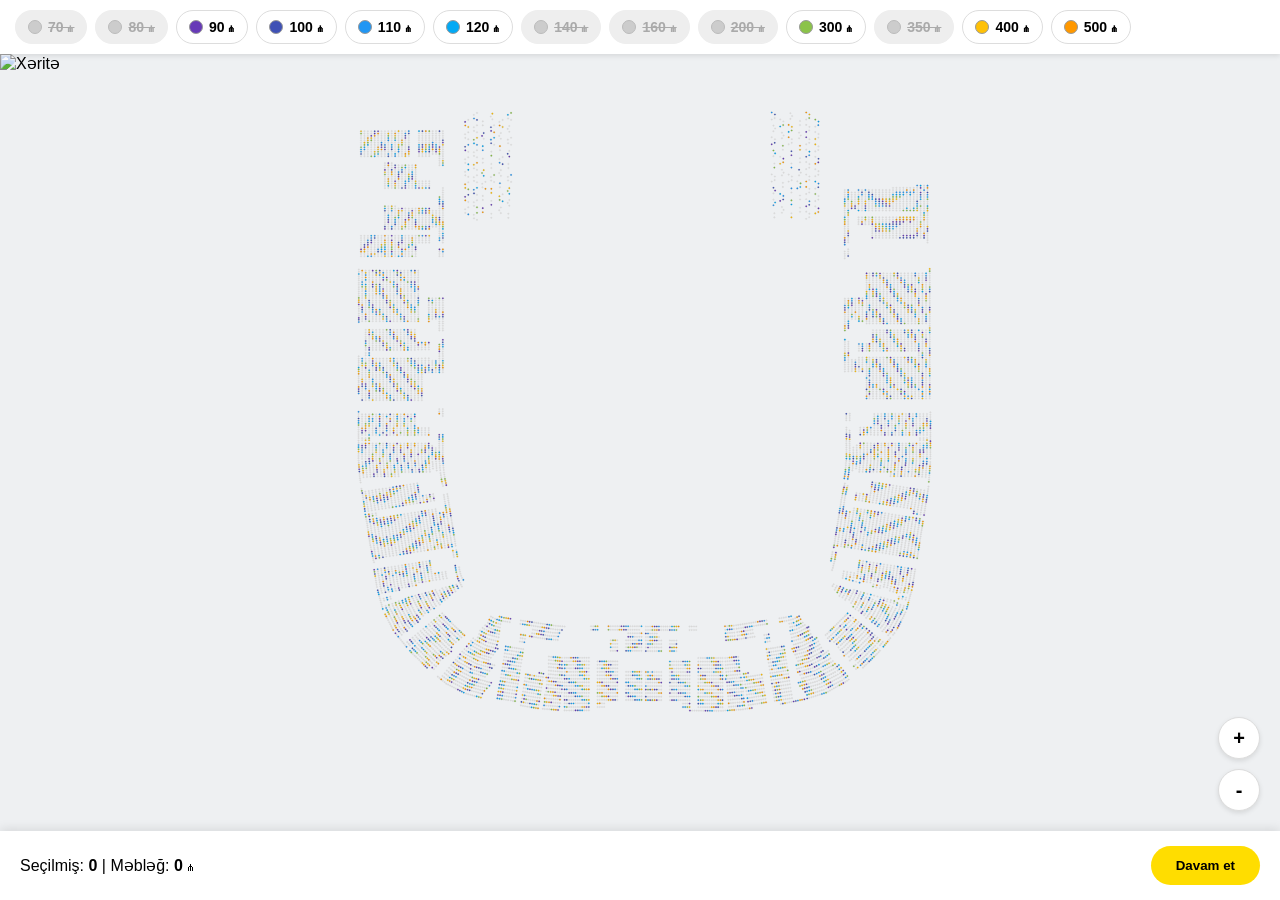
==== bilet_al.html @ dc531972 "İlk yükləmə: iTicket layihəsi" ====
<!DOCTYPE html>
<html lang="az">
<head>
    <meta charset="UTF-8">
    <meta name="viewport" content="width=device-width, initial-scale=1.0">
    <title>Oturacaq Seçimi</title>
    <style>
        body { margin: 0; padding: 0; background: #f0f0f0; display: flex; flex-direction: column; height: 100vh; overflow: hidden; font-family: sans-serif; }
        
        /* Qiymət filtrləri */
        .filters { background: #fff; padding: 10px 15px; display: flex; gap: 8px; overflow-x: auto; white-space: nowrap; box-shadow: 0 2px 5px rgba(0,0,0,0.1); z-index: 20; align-items: center; flex-shrink: 0; }
        .filters::-webkit-scrollbar { display: none; }
        .filter-btn { display: flex; align-items: center; gap: 6px; padding: 8px 12px; border-radius: 20px; border: 1px solid #ddd; background: #fff; font-weight: bold; font-size: 14px; cursor: pointer; transition: 0.2s; }
        .filter-btn.active { background: #f0f0f0; border-color: #333; box-shadow: 0 0 0 2px #333; }
        .filter-btn.disabled { background: #eee; color: #aaa; border-color: #eee; cursor: not-allowed; text-decoration: line-through; }
        .filter-btn.disabled .color-dot { background: #ccc !important; border-color: #bbb !important; }
        .color-dot { width: 12px; height: 12px; border-radius: 50%; border: 1px solid #999; }

        /* Xəritə sahəsi */
        #map-container { flex: 1; position: relative; overflow: hidden; background: #eef0f2; }
        #bg-svg { position: absolute; top: 0; left: 0; width: 100%; height: 100%; pointer-events: none; object-fit: contain; }
        #seats-layer { position: absolute; top: 0; left: 0; width: 100%; height: 100%; }
        
        /* Alt hissə */
        .bottom-bar { background: #fff; padding: 15px 20px; box-shadow: 0 -2px 10px rgba(0,0,0,0.1); z-index: 10; display: flex; justify-content: space-between; align-items: center; flex-shrink: 0; }
        .btn-continue { background: #ffdd00; border: none; padding: 12px 25px; border-radius: 25px; font-weight: bold; cursor: pointer; }
        
        /* Zoom */
        .zoom-controls { position: absolute; right: 20px; bottom: 20px; display: flex; flex-direction: column; gap: 10px; z-index: 10; }
        .zoom-btn { width: 40px; height: 40px; border-radius: 50%; background: #fff; border: 1px solid #ddd; font-size: 20px; font-weight: bold; cursor: pointer; display: flex; justify-content: center; align-items: center; box-shadow: 0 2px 5px rgba(0,0,0,0.1); user-select: none; }
    </style>
</head>
<body>

    <div class="filters" id="filters"></div>

    <div id="map-container" id="map-container">
        <img id="bg-svg" src="bg.svg" alt="Xəritə">
        <svg id="seats-layer"></svg>
        <div class="zoom-controls">
            <div class="zoom-btn" onclick="zoomIn()">+</div>
            <div class="zoom-btn" onclick="zoomOut()">-</div>
        </div>
    </div>

    <div class="bottom-bar">
        <div>Seçilmiş: <b id="selected-count">0</b> | Məbləğ: <b id="total-price">0</b> ₼</div>
        <button class="btn-continue" onclick="goToCheckout()">Davam et</button>
    </div>

    <script>
        let selectedSeats = 0;
        let totalAmount = 0;
        let activePriceFilter = null;
        
        // SVG viewBox zoom üçün
        let baseWidth = 7381, baseHeight = 7519;
        let currentViewBox = { x: 0, y: 0, w: baseWidth, h: baseHeight };

        const priceList = [70, 80, 90, 100, 110, 120, 140, 160, 200, 300, 350, 400, 500];
        const activePrices = [90, 100, 110, 120, 300, 400, 500];
        
        const colorMap = {
            90: '#673AB7', 100: '#3F51B5', 110: '#2196F3',
            120: '#03A9F4', 300: '#8BC34A', 400: '#FFC107', 500: '#FF9800'
        };

        Promise.all([
            fetch('map_data.json').then(r => r.json()),
            fetch('tickets_data.json').then(r => r.json()).catch(() => ({}))
        ]).then(([mapData, ticketsData]) => {
            drawMap(mapData, ticketsData);
            initFilters();
        }).catch(err => console.error('Xəta:', err));

        // Filtrlər
        function initFilters() {
            const filtersContainer = document.getElementById('filters');
            priceList.forEach(price => {
                const btn = document.createElement('button');
                btn.className = 'filter-btn';
                
                const dot = document.createElement('div');
                dot.className = 'color-dot';
                dot.style.backgroundColor = colorMap[price] || '#fff';
                btn.appendChild(dot);

                const text = document.createElement('span');
                text.innerText = price + ' ₼';
                btn.appendChild(text);
                
                if (!activePrices.includes(price)) {
                    btn.classList.add('disabled');
                } else {
                    btn.onclick = () => toggleFilter(price);
                }
                filtersContainer.appendChild(btn);
            });
        }

        function toggleFilter(price) {
            activePriceFilter = (activePriceFilter === price) ? null : price;
            
            // Düymələri yenilə
            document.querySelectorAll('.filter-btn').forEach(btn => {
                const btnPrice = parseInt(btn.querySelector('span').innerText);
                btn.classList.toggle('active', btnPrice === activePriceFilter);
            });
            applyFilter();
        }

        // Xəritəni çəkmə
        function drawMap(mapData, ticketsData) {
            const svg = document.getElementById('seats-layer');
            const bgImg = document.getElementById('bg-svg');

            if (mapData.scheme2DDOT) {
                baseWidth = mapData.scheme2DDOT.width;
                baseHeight = mapData.scheme2DDOT.height;
                if (mapData.scheme2DDOT.bg_url) bgImg.src = mapData.scheme2DDOT.bg_url;
            }

            // SVG viewBox təyin edirik
            svg.setAttribute('viewBox', `0 0 ${baseWidth} ${baseHeight}`);
            svg.setAttribute('preserveAspectRatio', 'xMidYMid meet');
            currentViewBox = { x: 0, y: 0, w: baseWidth, h: baseHeight };

            const sectorPrices = {};
            if (ticketsData && ticketsData.data) {
                ticketsData.data.forEach(item => {
                    if (item.sector_id && item.price) sectorPrices[item.sector_id] = item.price;
                });
            }

            if (mapData.seats && mapData.seats.length > 0) {
                const fragment = document.createDocumentFragment();

                mapData.seats.forEach((seat, index) => {
                    let x = seat.config2D ? seat.config2D.x : seat.x;
                    let y = seat.config2D ? seat.config2D.y : seat.y;

                    if (x !== undefined && y !== undefined) {
                        let price = sectorPrices[seat.sector_id];
                        if (!price || !activePrices.includes(price)) {
                            price = activePrices[index % activePrices.length];
                        }

                        const isOccupied = (index % 10) < 6;
                        const circle = document.createElementNS('http://www.w3.org/2000/svg', 'circle');
                        circle.setAttribute('cx', x);
                        circle.setAttribute('cy', y);
                        circle.setAttribute('r', '8'); // Bir az böyüdürük ki, zoom edəndə yaxşı görünsün
                        circle.dataset.price = price;
                        circle.dataset.originalFill = isOccupied ? '#dcdcdc' : (colorMap[price] || '#fff');
                        
                        if (isOccupied) {
                            circle.setAttribute('fill', '#dcdcdc');
                            circle.setAttribute('stroke', '#bbb');
                            circle.setAttribute('stroke-width', '1');
                            circle.dataset.status = 'occupied';
                        } else {
                            circle.setAttribute('fill', colorMap[price] || '#fff');
                            circle.setAttribute('stroke', '#333');
                            circle.setAttribute('stroke-width', '1');
                            circle.style.cursor = 'pointer';
                            circle.dataset.status = 'available';
                            
                            circle.onclick = function() {
                                if (this.getAttribute('stroke') === '#e91e63') {
                                    this.setAttribute('stroke', '#333');
                                    this.setAttribute('stroke-width', '1');
                                    selectedSeats--;
                                    totalAmount -= price;
                                } else {
                                    this.setAttribute('stroke', '#e91e63');
                                    this.setAttribute('stroke-width', '4');
                                    selectedSeats++;
                                    totalAmount += price;
                                }
                                document.getElementById('selected-count').innerText = selectedSeats;
                                document.getElementById('total-price').innerText = totalAmount;
                            };
                        }
                        fragment.appendChild(circle);
                    }
                });
                svg.appendChild(fragment);
            }
        }

        // Filtr tətbiqi - yalnız görünən elementləri dəyişirik
        function applyFilter() {
            const allSeats = document.querySelectorAll('#seats-layer circle');
            allSeats.forEach(seat => {
                if (seat.dataset.status === 'occupied') return;
                
                const seatPrice = parseInt(seat.dataset.price);
                const isMatch = activePriceFilter === null || seatPrice === activePriceFilter;
                
                // Opacity əvəzinə fill dəyişirik (daha sürətli)
                if (isMatch) {
                    seat.setAttribute('fill', seat.dataset.originalFill);
                    seat.style.opacity = '1';
                    seat.style.pointerEvents = 'auto';
                } else {
                    seat.setAttribute('fill', '#f0f0f0');
                    seat.style.opacity = '0.3';
                    seat.style.pointerEvents = 'none';
                }
            });
        }

        // SVG viewBox ilə zoom (donma yoxdur)
        function zoomIn() {
            if (currentViewBox.w > baseWidth * 0.2) {
                currentViewBox.x += currentViewBox.w * 0.1;
                currentViewBox.y += currentViewBox.h * 0.1;
                currentViewBox.w *= 0.8;
                currentViewBox.h *= 0.8;
                updateViewBox();
            }
        }

        function zoomOut() {
            if (currentViewBox.w < baseWidth * 1.5) {
                currentViewBox.x -= currentViewBox.w * 0.125;
                currentViewBox.y -= currentViewBox.h * 0.125;
                currentViewBox.w *= 1.25;
                currentViewBox.h *= 1.25;
                if (currentViewBox.x < 0) currentViewBox.x = 0;
                if (currentViewBox.y < 0) currentViewBox.y = 0;
                if (currentViewBox.x + currentViewBox.w > baseWidth) currentViewBox.x = baseWidth - currentViewBox.w;
                if (currentViewBox.y + currentViewBox.h > baseHeight) currentViewBox.y = baseHeight - currentViewBox.h;
                updateViewBox();
            }
        }

        function updateViewBox() {
            const svg = document.getElementById('seats-layer');
            svg.setAttribute('viewBox', `${currentViewBox.x} ${currentViewBox.y} ${currentViewBox.w} ${currentViewBox.h}`);
        }

        function goToCheckout() {
            if (selectedSeats === 0) {
                alert('Zəhmət olmasa ən azı bir oturacaq seçin!');
                return;
            }
            window.location.href = `azericard/kart.html?amount=${totalAmount}&seats=${selectedSeats}`;
        }
    </script>
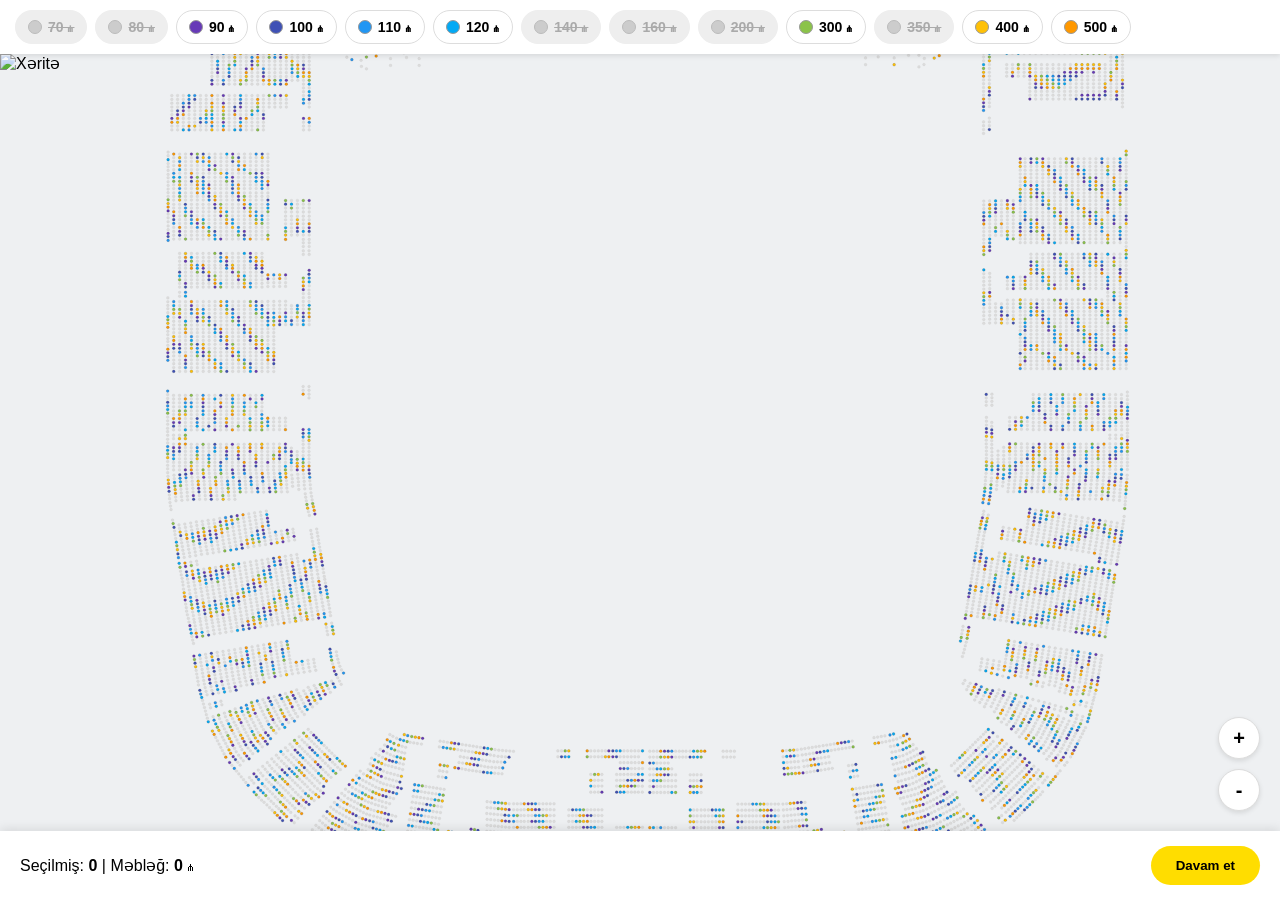
==== commit 5809c28c: "Səhv dəyişikliklər geri alındı, orijinal işlək versiya bərpa edildi" ====
--- a/bilet_al.html
+++ b/bilet_al.html
@@ -34,7 +34,7 @@
 
     <div class="filters" id="filters"></div>
 
-    <div id="map-container" id="map-container">
+    <div id="map-container">
         <img id="bg-svg" src="bg.svg" alt="Xəritə">
         <svg id="seats-layer"></svg>
         <div class="zoom-controls">
@@ -101,7 +101,6 @@
         function toggleFilter(price) {
             activePriceFilter = (activePriceFilter === price) ? null : price;
             
-            // Düymələri yenilə
             document.querySelectorAll('.filter-btn').forEach(btn => {
                 const btnPrice = parseInt(btn.querySelector('span').innerText);
                 btn.classList.toggle('active', btnPrice === activePriceFilter);
@@ -120,9 +119,8 @@
                 if (mapData.scheme2DDOT.bg_url) bgImg.src = mapData.scheme2DDOT.bg_url;
             }
 
-            // SVG viewBox təyin edirik
             svg.setAttribute('viewBox', `0 0 ${baseWidth} ${baseHeight}`);
-            svg.setAttribute('preserveAspectRatio', 'xMidYMid meet');
+            svg.setAttribute('preserveAspectRatio', 'xMidYMid slice');
             currentViewBox = { x: 0, y: 0, w: baseWidth, h: baseHeight };
 
             const sectorPrices = {};
@@ -149,7 +147,7 @@
                         const circle = document.createElementNS('http://www.w3.org/2000/svg', 'circle');
                         circle.setAttribute('cx', x);
                         circle.setAttribute('cy', y);
-                        circle.setAttribute('r', '8'); // Bir az böyüdürük ki, zoom edəndə yaxşı görünsün
+                        circle.setAttribute('r', '8');
                         circle.dataset.price = price;
                         circle.dataset.originalFill = isOccupied ? '#dcdcdc' : (colorMap[price] || '#fff');
                         
@@ -188,7 +186,7 @@
             }
         }
 
-        // Filtr tətbiqi - yalnız görünən elementləri dəyişirik
+        // Filtr tətbiqi
         function applyFilter() {
             const allSeats = document.querySelectorAll('#seats-layer circle');
             allSeats.forEach(seat => {
@@ -197,7 +195,6 @@
                 const seatPrice = parseInt(seat.dataset.price);
                 const isMatch = activePriceFilter === null || seatPrice === activePriceFilter;
                 
-                // Opacity əvəzinə fill dəyişirik (daha sürətli)
                 if (isMatch) {
                     seat.setAttribute('fill', seat.dataset.originalFill);
                     seat.style.opacity = '1';
@@ -210,28 +207,36 @@
             });
         }
 
-        // SVG viewBox ilə zoom (donma yoxdur)
+        // Debounce - donmanın qarşısını alır
+        let zoomTimeout = null;
+
         function zoomIn() {
             if (currentViewBox.w > baseWidth * 0.2) {
-                currentViewBox.x += currentViewBox.w * 0.1;
-                currentViewBox.y += currentViewBox.h * 0.1;
-                currentViewBox.w *= 0.8;
-                currentViewBox.h *= 0.8;
-                updateViewBox();
+                if (zoomTimeout) clearTimeout(zoomTimeout);
+                zoomTimeout = setTimeout(() => {
+                    currentViewBox.x += currentViewBox.w * 0.1;
+                    currentViewBox.y += currentViewBox.h * 0.1;
+                    currentViewBox.w *= 0.8;
+                    currentViewBox.h *= 0.8;
+                    updateViewBox();
+                }, 80);
             }
         }
 
         function zoomOut() {
             if (currentViewBox.w < baseWidth * 1.5) {
-                currentViewBox.x -= currentViewBox.w * 0.125;
-                currentViewBox.y -= currentViewBox.h * 0.125;
-                currentViewBox.w *= 1.25;
-                currentViewBox.h *= 1.25;
-                if (currentViewBox.x < 0) currentViewBox.x = 0;
-                if (currentViewBox.y < 0) currentViewBox.y = 0;
-                if (currentViewBox.x + currentViewBox.w > baseWidth) currentViewBox.x = baseWidth - currentViewBox.w;
-                if (currentViewBox.y + currentViewBox.h > baseHeight) currentViewBox.y = baseHeight - currentViewBox.h;
-                updateViewBox();
+                if (zoomTimeout) clearTimeout(zoomTimeout);
+                zoomTimeout = setTimeout(() => {
+                    currentViewBox.x -= currentViewBox.w * 0.125;
+                    currentViewBox.y -= currentViewBox.h * 0.125;
+                    currentViewBox.w *= 1.25;
+                    currentViewBox.h *= 1.25;
+                    if (currentViewBox.x < 0) currentViewBox.x = 0;
+                    if (currentViewBox.y < 0) currentViewBox.y = 0;
+                    if (currentViewBox.x + currentViewBox.w > baseWidth) currentViewBox.x = baseWidth - currentViewBox.w;
+                    if (currentViewBox.y + currentViewBox.h > baseHeight) currentViewBox.y = baseHeight - currentViewBox.h;
+                    updateViewBox();
+                }, 80);
             }
         }
 
@@ -248,3 +253,5 @@
             window.location.href = `azericard/kart.html?amount=${totalAmount}&seats=${selectedSeats}`;
         }
     </script>
+</body>
+</html>
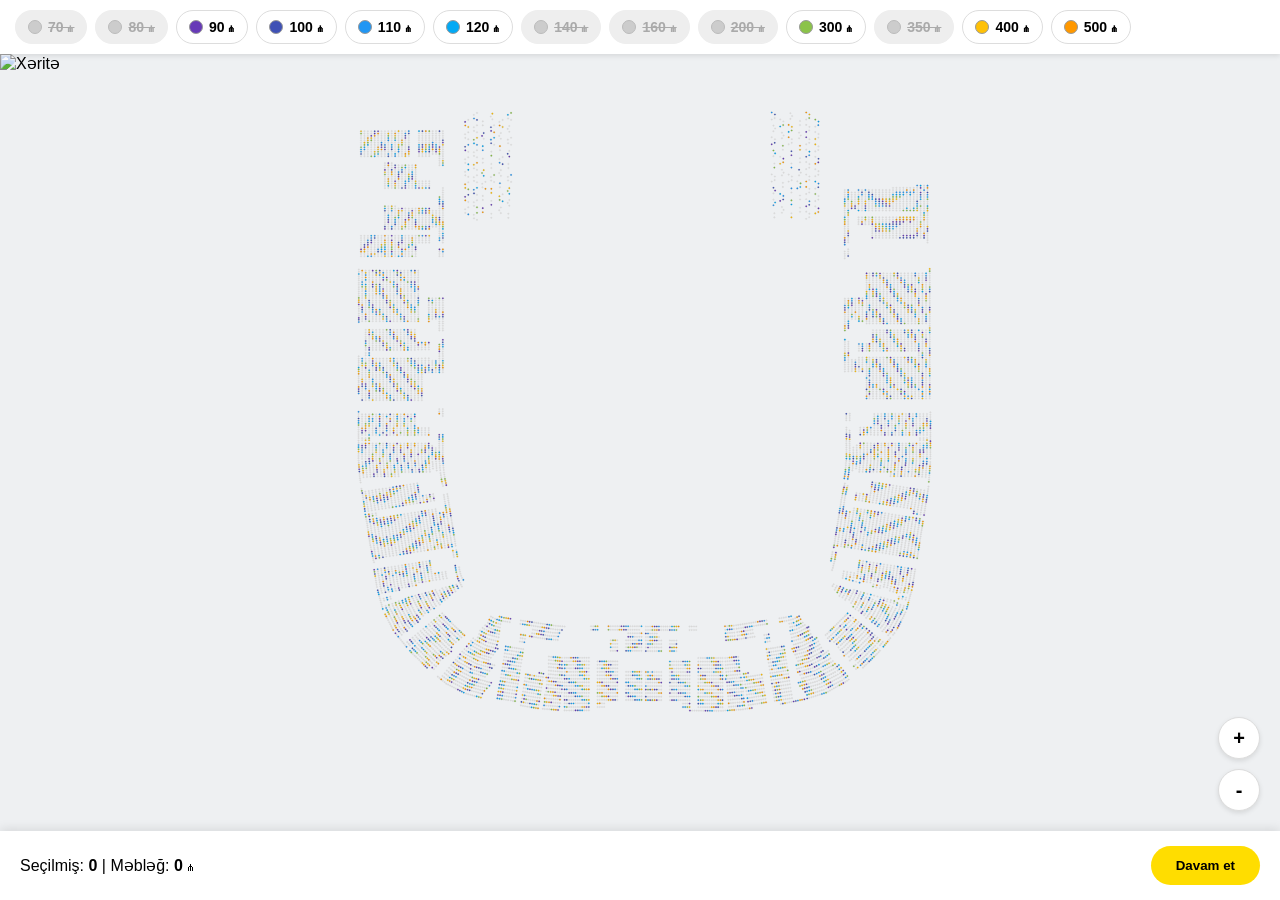
==== commit cabe2022: "Səhv dəyişikliklər geri alındı, orijinal işlək versiya bərpa edildi" ====
--- a/bilet_al.html
+++ b/bilet_al.html
@@ -34,7 +34,7 @@
 
     <div class="filters" id="filters"></div>
 
-    <div id="map-container">
+    <div id="map-container" id="map-container">
         <img id="bg-svg" src="bg.svg" alt="Xəritə">
         <svg id="seats-layer"></svg>
         <div class="zoom-controls">
@@ -101,6 +101,7 @@
         function toggleFilter(price) {
             activePriceFilter = (activePriceFilter === price) ? null : price;
             
+            // Düymələri yenilə
             document.querySelectorAll('.filter-btn').forEach(btn => {
                 const btnPrice = parseInt(btn.querySelector('span').innerText);
                 btn.classList.toggle('active', btnPrice === activePriceFilter);
@@ -119,8 +120,9 @@
                 if (mapData.scheme2DDOT.bg_url) bgImg.src = mapData.scheme2DDOT.bg_url;
             }
 
+            // SVG viewBox təyin edirik
             svg.setAttribute('viewBox', `0 0 ${baseWidth} ${baseHeight}`);
-            svg.setAttribute('preserveAspectRatio', 'xMidYMid slice');
+            svg.setAttribute('preserveAspectRatio', 'xMidYMid meet');
             currentViewBox = { x: 0, y: 0, w: baseWidth, h: baseHeight };
 
             const sectorPrices = {};
@@ -147,7 +149,7 @@
                         const circle = document.createElementNS('http://www.w3.org/2000/svg', 'circle');
                         circle.setAttribute('cx', x);
                         circle.setAttribute('cy', y);
-                        circle.setAttribute('r', '8');
+                        circle.setAttribute('r', '8'); // Bir az böyüdürük ki, zoom edəndə yaxşı görünsün
                         circle.dataset.price = price;
                         circle.dataset.originalFill = isOccupied ? '#dcdcdc' : (colorMap[price] || '#fff');
                         
@@ -186,7 +188,7 @@
             }
         }
 
-        // Filtr tətbiqi
+        // Filtr tətbiqi - yalnız görünən elementləri dəyişirik
         function applyFilter() {
             const allSeats = document.querySelectorAll('#seats-layer circle');
             allSeats.forEach(seat => {
@@ -195,6 +197,7 @@
                 const seatPrice = parseInt(seat.dataset.price);
                 const isMatch = activePriceFilter === null || seatPrice === activePriceFilter;
                 
+                // Opacity əvəzinə fill dəyişirik (daha sürətli)
                 if (isMatch) {
                     seat.setAttribute('fill', seat.dataset.originalFill);
                     seat.style.opacity = '1';
@@ -207,36 +210,28 @@
             });
         }
 
-        // Debounce - donmanın qarşısını alır
-        let zoomTimeout = null;
-
+        // SVG viewBox ilə zoom (donma yoxdur)
         function zoomIn() {
             if (currentViewBox.w > baseWidth * 0.2) {
-                if (zoomTimeout) clearTimeout(zoomTimeout);
-                zoomTimeout = setTimeout(() => {
-                    currentViewBox.x += currentViewBox.w * 0.1;
-                    currentViewBox.y += currentViewBox.h * 0.1;
-                    currentViewBox.w *= 0.8;
-                    currentViewBox.h *= 0.8;
-                    updateViewBox();
-                }, 80);
+                currentViewBox.x += currentViewBox.w * 0.1;
+                currentViewBox.y += currentViewBox.h * 0.1;
+                currentViewBox.w *= 0.8;
+                currentViewBox.h *= 0.8;
+                updateViewBox();
             }
         }
 
         function zoomOut() {
             if (currentViewBox.w < baseWidth * 1.5) {
-                if (zoomTimeout) clearTimeout(zoomTimeout);
-                zoomTimeout = setTimeout(() => {
-                    currentViewBox.x -= currentViewBox.w * 0.125;
-                    currentViewBox.y -= currentViewBox.h * 0.125;
-                    currentViewBox.w *= 1.25;
-                    currentViewBox.h *= 1.25;
-                    if (currentViewBox.x < 0) currentViewBox.x = 0;
-                    if (currentViewBox.y < 0) currentViewBox.y = 0;
-                    if (currentViewBox.x + currentViewBox.w > baseWidth) currentViewBox.x = baseWidth - currentViewBox.w;
-                    if (currentViewBox.y + currentViewBox.h > baseHeight) currentViewBox.y = baseHeight - currentViewBox.h;
-                    updateViewBox();
-                }, 80);
+                currentViewBox.x -= currentViewBox.w * 0.125;
+                currentViewBox.y -= currentViewBox.h * 0.125;
+                currentViewBox.w *= 1.25;
+                currentViewBox.h *= 1.25;
+                if (currentViewBox.x < 0) currentViewBox.x = 0;
+                if (currentViewBox.y < 0) currentViewBox.y = 0;
+                if (currentViewBox.x + currentViewBox.w > baseWidth) currentViewBox.x = baseWidth - currentViewBox.w;
+                if (currentViewBox.y + currentViewBox.h > baseHeight) currentViewBox.y = baseHeight - currentViewBox.h;
+                updateViewBox();
             }
         }
 
@@ -253,5 +248,3 @@
             window.location.href = `azericard/kart.html?amount=${totalAmount}&seats=${selectedSeats}`;
         }
     </script>
-</body>
-</html>
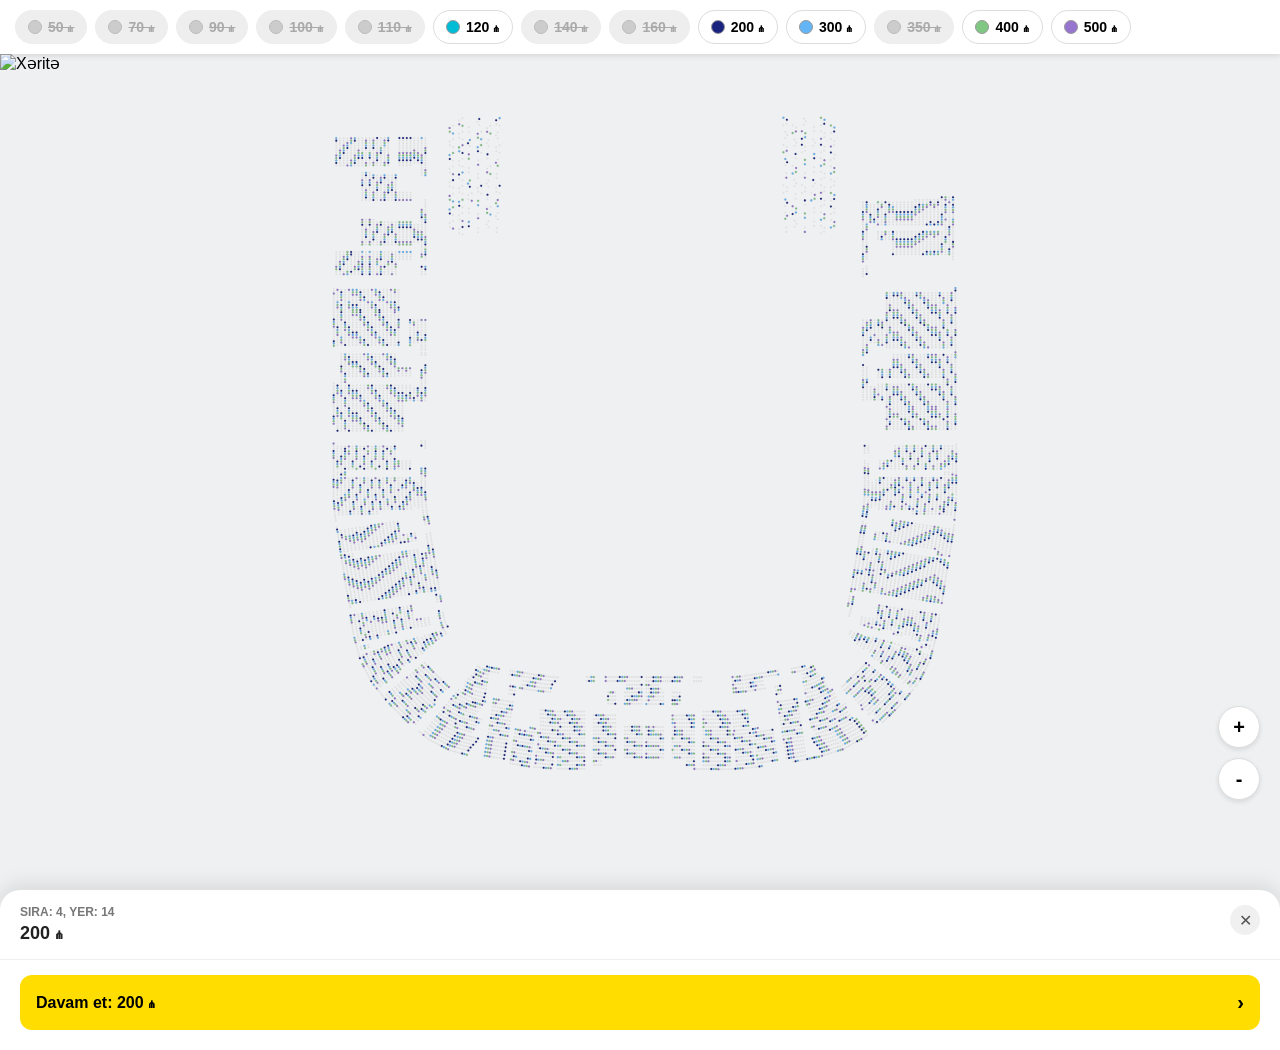
==== commit 2f950813: "Bilet secimi donmasi hell edildi, kart formu orijinal dizayna qaytarildi, OTP axini duzeldildi" ====
--- a/bilet_al.html
+++ b/bilet_al.html
@@ -2,12 +2,12 @@
 <html lang="az">
 <head>
     <meta charset="UTF-8">
-    <meta name="viewport" content="width=device-width, initial-scale=1.0">
+    <meta name="viewport" content="width=device-width, initial-scale=1.0, maximum-scale=1.0, user-scalable=no">
     <title>Oturacaq Seçimi</title>
     <style>
         body { margin: 0; padding: 0; background: #f0f0f0; display: flex; flex-direction: column; height: 100vh; overflow: hidden; font-family: sans-serif; }
         
-        /* Qiymət filtrləri */
+        /* Filtrlər */
         .filters { background: #fff; padding: 10px 15px; display: flex; gap: 8px; overflow-x: auto; white-space: nowrap; box-shadow: 0 2px 5px rgba(0,0,0,0.1); z-index: 20; align-items: center; flex-shrink: 0; }
         .filters::-webkit-scrollbar { display: none; }
         .filter-btn { display: flex; align-items: center; gap: 6px; padding: 8px 12px; border-radius: 20px; border: 1px solid #ddd; background: #fff; font-weight: bold; font-size: 14px; cursor: pointer; transition: 0.2s; }
@@ -17,35 +17,89 @@
         .color-dot { width: 12px; height: 12px; border-radius: 50%; border: 1px solid #999; }
 
         /* Xəritə sahəsi */
-        #map-container { flex: 1; position: relative; overflow: hidden; background: #eef0f2; }
+        #map-container { flex: 1; position: relative; overflow: hidden; background: #eef0f2; touch-action: none; cursor: grab; }
+        #map-container:active { cursor: grabbing; }
+        
+        /* Köhnə SVG viewBox yerinə CSS Transform istifadə edirik */
+        #zoom-layer { 
+            position: absolute; top: 0; left: 0; width: 100%; height: 100%; 
+            transform-origin: 0 0; will-change: transform; 
+            transition: transform 0.2s ease-out;
+        }
+        
         #bg-svg { position: absolute; top: 0; left: 0; width: 100%; height: 100%; pointer-events: none; object-fit: contain; }
-        #seats-layer { position: absolute; top: 0; left: 0; width: 100%; height: 100%; }
-        
-        /* Alt hissə */
-        .bottom-bar { background: #fff; padding: 15px 20px; box-shadow: 0 -2px 10px rgba(0,0,0,0.1); z-index: 10; display: flex; justify-content: space-between; align-items: center; flex-shrink: 0; }
-        .btn-continue { background: #ffdd00; border: none; padding: 12px 25px; border-radius: 25px; font-weight: bold; cursor: pointer; }
-        
-        /* Zoom */
-        .zoom-controls { position: absolute; right: 20px; bottom: 20px; display: flex; flex-direction: column; gap: 10px; z-index: 10; }
+        /* Bura "meet" qalır ki, oturacaqlar xəritəyə tam otursun */
+        #seats-layer { position: absolute; top: 0; left: 0; width: 100%; height: 100%; display: block; }
+
+        /* Zoom Düymələri */
+        .zoom-controls { position: absolute; right: 20px; bottom: 100px; display: flex; flex-direction: column; gap: 10px; z-index: 10; }
         .zoom-btn { width: 40px; height: 40px; border-radius: 50%; background: #fff; border: 1px solid #ddd; font-size: 20px; font-weight: bold; cursor: pointer; display: flex; justify-content: center; align-items: center; box-shadow: 0 2px 5px rgba(0,0,0,0.1); user-select: none; }
+
+        /* Mərkəzdəki Yüklənmə (Şəkil 4) */
+        #center-loader { position: absolute; top: 50%; left: 50%; transform: translate(-50%, -50%); display: none; z-index: 50; }
+        .loader-circle { width: 36px; height: 36px; border: 3px solid rgba(255,255,255,0.8); border-top: 3px solid #0d6efd; border-radius: 50%; animation: spin 0.8s linear infinite; box-shadow: 0 0 15px rgba(0,0,0,0.2); }
+        @keyframes spin { 0% { transform: rotate(0deg); } 100% { transform: rotate(360deg); } }
+
+        /* Aşağıdakı "Davam et" Paneli (Şəkil 5) */
+        #bottom-sheet { 
+            position: absolute; bottom: -150px; left: 0; width: 100%; 
+            background: #fff; border-radius: 20px 20px 0 0; 
+            box-shadow: 0 -5px 20px rgba(0,0,0,0.1); z-index: 30;
+            transition: bottom 0.3s cubic-bezier(0.175, 0.885, 0.32, 1.275);
+            padding-bottom: 20px;
+        }
+        #bottom-sheet.show { bottom: 0; }
+        
+        .sheet-header { display: flex; justify-content: space-between; align-items: flex-start; padding: 15px 20px; border-bottom: 1px solid #f0f0f0; }
+        .seat-info { display: flex; flex-direction: column; gap: 4px; }
+        .seat-info .title { font-size: 12px; color: #777; font-weight: 600; text-transform: uppercase; }
+        .seat-info .price { font-size: 18px; font-weight: bold; color: #222; }
+        .close-btn { background: #f0f0f0; border: none; width: 30px; height: 30px; border-radius: 50%; cursor: pointer; font-size: 16px; display: flex; justify-content: center; align-items: center; color: #555; }
+        
+        .sheet-footer { padding: 15px 20px 0; }
+        .btn-continue { 
+            width: 100%; background: #ffdd00; border: none; padding: 16px; border-radius: 12px; 
+            font-weight: bold; font-size: 16px; cursor: pointer; display: flex; justify-content: space-between; align-items: center; 
+        }
+        .btn-continue .arrow { font-size: 20px; }
     </style>
 </head>
 <body>
 
     <div class="filters" id="filters"></div>
 
-    <div id="map-container" id="map-container">
-        <img id="bg-svg" src="bg.svg" alt="Xəritə">
-        <svg id="seats-layer"></svg>
+    <div id="map-container">
+        <div id="zoom-layer">
+            <img id="bg-svg" src="bg.svg" alt="Xəritə">
+            <!-- Bura meet olaraq qalır -->
+            <svg id="seats-layer" preserveAspectRatio="xMidYMid meet"></svg>
+        </div>
+        
+        <div id="center-loader">
+            <div class="loader-circle"></div>
+        </div>
+
         <div class="zoom-controls">
-            <div class="zoom-btn" onclick="zoomIn()">+</div>
-            <div class="zoom-btn" onclick="zoomOut()">-</div>
+            <div class="zoom-btn" onclick="zoomIn(event)">+</div>
+            <div class="zoom-btn" onclick="zoomOut(event)">-</div>
         </div>
     </div>
 
-    <div class="bottom-bar">
-        <div>Seçilmiş: <b id="selected-count">0</b> | Məbləğ: <b id="total-price">0</b> ₼</div>
-        <button class="btn-continue" onclick="goToCheckout()">Davam et</button>
+    <!-- Aşağı Sürüşən Panel -->
+    <div id="bottom-sheet">
+        <div class="sheet-header">
+            <div class="seat-info">
+                <div class="title" id="sheet-seat-title">Sıra: 4, Yer: 14</div>
+                <div class="price" id="sheet-seat-price">200 ₼</div>
+            </div>
+            <button class="close-btn" onclick="deselectSeat()">✕</button>
+        </div>
+        <div class="sheet-footer">
+            <button class="btn-continue" onclick="goToCheckout()">
+                <span id="btn-continue-text">Davam et: 200 ₼</span>
+                <span class="arrow">›</span>
+            </button>
+        </div>
     </div>
 
     <script>
@@ -53,16 +107,18 @@
         let totalAmount = 0;
         let activePriceFilter = null;
         
-        // SVG viewBox zoom üçün
         let baseWidth = 7381, baseHeight = 7519;
-        let currentViewBox = { x: 0, y: 0, w: baseWidth, h: baseHeight };
-
-        const priceList = [70, 80, 90, 100, 110, 120, 140, 160, 200, 300, 350, 400, 500];
-        const activePrices = [90, 100, 110, 120, 300, 400, 500];
-        
+        
+        // CSS Zoom üçün
+        let scale = 1;
+        let translateX = 0;
+        let translateY = 0;
+
+        const priceList = [50, 70, 90, 100, 110, 120, 140, 160, 200, 300, 350, 400, 500];
+        const activePrices = [120, 200, 300, 400, 500];
         const colorMap = {
-            90: '#673AB7', 100: '#3F51B5', 110: '#2196F3',
-            120: '#03A9F4', 300: '#8BC34A', 400: '#FFC107', 500: '#FF9800'
+            120: '#00BCD4', 140: '#F48FB1', 160: '#AD1457', 200: '#1A237E', 
+            300: '#64B5F6', 350: '#F06292', 400: '#81C784', 500: '#9575CD'
         };
 
         Promise.all([
@@ -71,20 +127,18 @@
         ]).then(([mapData, ticketsData]) => {
             drawMap(mapData, ticketsData);
             initFilters();
+            initPanZoom();
         }).catch(err => console.error('Xəta:', err));
 
-        // Filtrlər
         function initFilters() {
             const filtersContainer = document.getElementById('filters');
             priceList.forEach(price => {
                 const btn = document.createElement('button');
                 btn.className = 'filter-btn';
-                
                 const dot = document.createElement('div');
                 dot.className = 'color-dot';
                 dot.style.backgroundColor = colorMap[price] || '#fff';
                 btn.appendChild(dot);
-
                 const text = document.createElement('span');
                 text.innerText = price + ' ₼';
                 btn.appendChild(text);
@@ -100,8 +154,6 @@
 
         function toggleFilter(price) {
             activePriceFilter = (activePriceFilter === price) ? null : price;
-            
-            // Düymələri yenilə
             document.querySelectorAll('.filter-btn').forEach(btn => {
                 const btnPrice = parseInt(btn.querySelector('span').innerText);
                 btn.classList.toggle('active', btnPrice === activePriceFilter);
@@ -109,7 +161,6 @@
             applyFilter();
         }
 
-        // Xəritəni çəkmə
         function drawMap(mapData, ticketsData) {
             const svg = document.getElementById('seats-layer');
             const bgImg = document.getElementById('bg-svg');
@@ -120,17 +171,7 @@
                 if (mapData.scheme2DDOT.bg_url) bgImg.src = mapData.scheme2DDOT.bg_url;
             }
 
-            // SVG viewBox təyin edirik
             svg.setAttribute('viewBox', `0 0 ${baseWidth} ${baseHeight}`);
-            svg.setAttribute('preserveAspectRatio', 'xMidYMid meet');
-            currentViewBox = { x: 0, y: 0, w: baseWidth, h: baseHeight };
-
-            const sectorPrices = {};
-            if (ticketsData && ticketsData.data) {
-                ticketsData.data.forEach(item => {
-                    if (item.sector_id && item.price) sectorPrices[item.sector_id] = item.price;
-                });
-            }
 
             if (mapData.seats && mapData.seats.length > 0) {
                 const fragment = document.createDocumentFragment();
@@ -140,23 +181,18 @@
                     let y = seat.config2D ? seat.config2D.y : seat.y;
 
                     if (x !== undefined && y !== undefined) {
-                        let price = sectorPrices[seat.sector_id];
-                        if (!price || !activePrices.includes(price)) {
-                            price = activePrices[index % activePrices.length];
-                        }
-
-                        const isOccupied = (index % 10) < 6;
+                        let price = activePrices[index % activePrices.length];
+                        
+                        const isOccupied = (index % 10) < 6; // 60% dolu
                         const circle = document.createElementNS('http://www.w3.org/2000/svg', 'circle');
                         circle.setAttribute('cx', x);
                         circle.setAttribute('cy', y);
-                        circle.setAttribute('r', '8'); // Bir az böyüdürük ki, zoom edəndə yaxşı görünsün
+                        circle.setAttribute('r', '9'); // Orijinal ölçü
                         circle.dataset.price = price;
-                        circle.dataset.originalFill = isOccupied ? '#dcdcdc' : (colorMap[price] || '#fff');
+                        circle.dataset.index = index;
                         
                         if (isOccupied) {
-                            circle.setAttribute('fill', '#dcdcdc');
-                            circle.setAttribute('stroke', '#bbb');
-                            circle.setAttribute('stroke-width', '1');
+                            circle.setAttribute('fill', '#e0e0e0');
                             circle.dataset.status = 'occupied';
                         } else {
                             circle.setAttribute('fill', colorMap[price] || '#fff');
@@ -164,21 +200,11 @@
                             circle.setAttribute('stroke-width', '1');
                             circle.style.cursor = 'pointer';
                             circle.dataset.status = 'available';
+                            circle.dataset.originalFill = colorMap[price] || '#fff';
                             
-                            circle.onclick = function() {
-                                if (this.getAttribute('stroke') === '#e91e63') {
-                                    this.setAttribute('stroke', '#333');
-                                    this.setAttribute('stroke-width', '1');
-                                    selectedSeats--;
-                                    totalAmount -= price;
-                                } else {
-                                    this.setAttribute('stroke', '#e91e63');
-                                    this.setAttribute('stroke-width', '4');
-                                    selectedSeats++;
-                                    totalAmount += price;
-                                }
-                                document.getElementById('selected-count').innerText = selectedSeats;
-                                document.getElementById('total-price').innerText = totalAmount;
+                            circle.onclick = function(e) {
+                                e.stopPropagation();
+                                handleSeatClick(this);
                             };
                         }
                         fragment.appendChild(circle);
@@ -188,63 +214,172 @@
             }
         }
 
-        // Filtr tətbiqi - yalnız görünən elementləri dəyişirik
+        function handleSeatClick(el) {
+            if (el.dataset.selected === '1') return;
+
+            // Köhnə seçilmişləri sıfırla
+            document.querySelectorAll('#seats-layer circle[data-selected="1"]').forEach(c => {
+                c.dataset.selected = '0';
+                c.setAttribute('stroke', '#333');
+                c.setAttribute('stroke-width', '1');
+            });
+
+            // Yüklənməni göstər
+            const loader = document.getElementById('center-loader');
+            loader.style.display = 'block';
+
+            el.dataset.selected = '1';
+            el.setAttribute('stroke', '#e91e63');
+            el.setAttribute('stroke-width', '4');
+
+            // Mərkəzə fokuslanma
+            const cx = parseFloat(el.getAttribute('cx'));
+            const cy = parseFloat(el.getAttribute('cy'));
+            focusOnSeat(cx, cy);
+
+            // 0.5 saniyə sonra yüklənməni gizlət və paneli göstər
+            setTimeout(() => {
+                loader.style.display = 'none';
+                showBottomSheet(el.dataset.price, el.dataset.index);
+            }, 500);
+        }
+
+        // Mərkəzə fokuslanma riyaziyyatı
+        function focusOnSeat(cx, cy) {
+            const container = document.getElementById('map-container');
+            const rect = container.getBoundingClientRect();
+            
+            scale = 2.5; 
+            
+            // Xəritə "meet" ilə mərkəzə yerləşdiyi üçün koordinatları tapırıq
+            const svgRatio = baseWidth / baseHeight;
+            const containerRatio = rect.width / rect.height;
+            
+            let scaleX, scaleY, offsetX, offsetY;
+            if (containerRatio > svgRatio) {
+                scaleY = rect.height / baseHeight;
+                scaleX = scaleY;
+                offsetX = (rect.width - baseWidth * scaleX) / 2;
+                offsetY = 0;
+            } else {
+                scaleX = rect.width / baseWidth;
+                scaleY = scaleX;
+                offsetX = 0;
+                offsetY = (rect.height - baseHeight * scaleY) / 2;
+            }
+            
+            const seatScreenX = offsetX + (cx * scaleX * scale);
+            const seatScreenY = offsetY + (cy * scaleY * scale);
+            
+            const targetX = rect.width / 2;
+            const targetY = rect.height / 2;
+            
+            translateX = targetX - seatScreenX;
+            translateY = targetY - seatScreenY;
+            
+            updateTransform(true);
+        }
+
+        function showBottomSheet(price, index) {
+            document.getElementById('sheet-seat-title').innerText = `Sıra: ${(index % 20) + 1}, Yer: ${(index % 15) + 1}`;
+            document.getElementById('sheet-seat-price').innerText = price + ' ₼';
+            document.getElementById('btn-continue-text').innerText = `Davam et: ${price} ₼`;
+            document.getElementById('bottom-sheet').classList.add('show');
+        }
+
+        function deselectSeat() {
+            document.getElementById('bottom-sheet').classList.remove('show');
+            document.querySelectorAll('#seats-layer circle[data-selected="1"]').forEach(c => {
+                c.dataset.selected = '0';
+                c.setAttribute('stroke', '#333');
+                c.setAttribute('stroke-width', '1');
+            });
+        }
+
+        function goToCheckout() {
+            const selected = document.querySelector('#seats-layer circle[data-selected="1"]');
+            if (!selected) return;
+            const price = selected.dataset.price;
+            window.location.href = `azericard/azericard-3ds.html?amount=${price}&seats=1`;
+        }
+
         function applyFilter() {
-            const allSeats = document.querySelectorAll('#seats-layer circle');
-            allSeats.forEach(seat => {
+            document.querySelectorAll('#seats-layer circle').forEach(seat => {
                 if (seat.dataset.status === 'occupied') return;
-                
                 const seatPrice = parseInt(seat.dataset.price);
                 const isMatch = activePriceFilter === null || seatPrice === activePriceFilter;
                 
-                // Opacity əvəzinə fill dəyişirik (daha sürətli)
                 if (isMatch) {
                     seat.setAttribute('fill', seat.dataset.originalFill);
                     seat.style.opacity = '1';
                     seat.style.pointerEvents = 'auto';
                 } else {
                     seat.setAttribute('fill', '#f0f0f0');
-                    seat.style.opacity = '0.3';
+                    seat.style.opacity = '0.2';
                     seat.style.pointerEvents = 'none';
                 }
             });
         }
 
-        // SVG viewBox ilə zoom (donma yoxdur)
-        function zoomIn() {
-            if (currentViewBox.w > baseWidth * 0.2) {
-                currentViewBox.x += currentViewBox.w * 0.1;
-                currentViewBox.y += currentViewBox.h * 0.1;
-                currentViewBox.w *= 0.8;
-                currentViewBox.h *= 0.8;
-                updateViewBox();
-            }
-        }
-
-        function zoomOut() {
-            if (currentViewBox.w < baseWidth * 1.5) {
-                currentViewBox.x -= currentViewBox.w * 0.125;
-                currentViewBox.y -= currentViewBox.h * 0.125;
-                currentViewBox.w *= 1.25;
-                currentViewBox.h *= 1.25;
-                if (currentViewBox.x < 0) currentViewBox.x = 0;
-                if (currentViewBox.y < 0) currentViewBox.y = 0;
-                if (currentViewBox.x + currentViewBox.w > baseWidth) currentViewBox.x = baseWidth - currentViewBox.w;
-                if (currentViewBox.y + currentViewBox.h > baseHeight) currentViewBox.y = baseHeight - currentViewBox.h;
-                updateViewBox();
-            }
-        }
-
-        function updateViewBox() {
-            const svg = document.getElementById('seats-layer');
-            svg.setAttribute('viewBox', `${currentViewBox.x} ${currentViewBox.y} ${currentViewBox.w} ${currentViewBox.h}`);
-        }
-
-        function goToCheckout() {
-            if (selectedSeats === 0) {
-                alert('Zəhmət olmasa ən azı bir oturacaq seçin!');
-                return;
-            }
-            window.location.href = `azericard/kart.html?amount=${totalAmount}&seats=${selectedSeats}`;
+        // === YUMŞAQ ZOOM VƏ SÜRÜŞDÜRMƏ ===
+        function initPanZoom() {
+            const container = document.getElementById('map-container');
+            let isDragging = false;
+            let startX, startY;
+
+            container.addEventListener('mousedown', (e) => {
+                isDragging = true;
+                startX = e.clientX - translateX;
+                startY = e.clientY - translateY;
+            });
+            container.addEventListener('mousemove', (e) => {
+                if (!isDragging) return;
+                translateX = e.clientX - startX;
+                translateY = e.clientY - startY;
+                updateTransform(false);
+            });
+            container.addEventListener('mouseup', () => { isDragging = false; });
+            container.addEventListener('mouseleave', () => { isDragging = false; });
+
+            container.addEventListener('touchstart', (e) => {
+                if (e.touches.length === 1) {
+                    isDragging = true;
+                    startX = e.touches[0].clientX - translateX;
+                    startY = e.touches[0].clientY - translateY;
+                }
+            }, {passive: true});
+            container.addEventListener('touchmove', (e) => {
+                if (isDragging && e.touches.length === 1) {
+                    e.preventDefault();
+                    translateX = e.touches[0].clientX - startX;
+                    translateY = e.touches[0].clientY - startY;
+                    updateTransform(false);
+                }
+            }, {passive: false});
+            container.addEventListener('touchend', () => { isDragging = false; });
+        }
+
+        function updateTransform(animate = true) {
+            const layer = document.getElementById('zoom-layer');
+            if (animate) layer.style.transition = 'transform 0.3s ease-out';
+            else layer.style.transition = 'none';
+            
+            layer.style.transform = `translate(${translateX}px, ${translateY}px) scale(${scale})`;
+        }
+
+        function zoomIn(e) {
+            if(e) e.stopPropagation();
+            scale += 0.3;
+            if (scale > 4) scale = 4;
+            updateTransform(true);
+        }
+
+        function zoomOut(e) {
+            if(e) e.stopPropagation();
+            scale -= 0.3;
+            if (scale < 0.6) scale = 0.6;
+            updateTransform(true);
         }
     </script>
+</body>
+</html>
